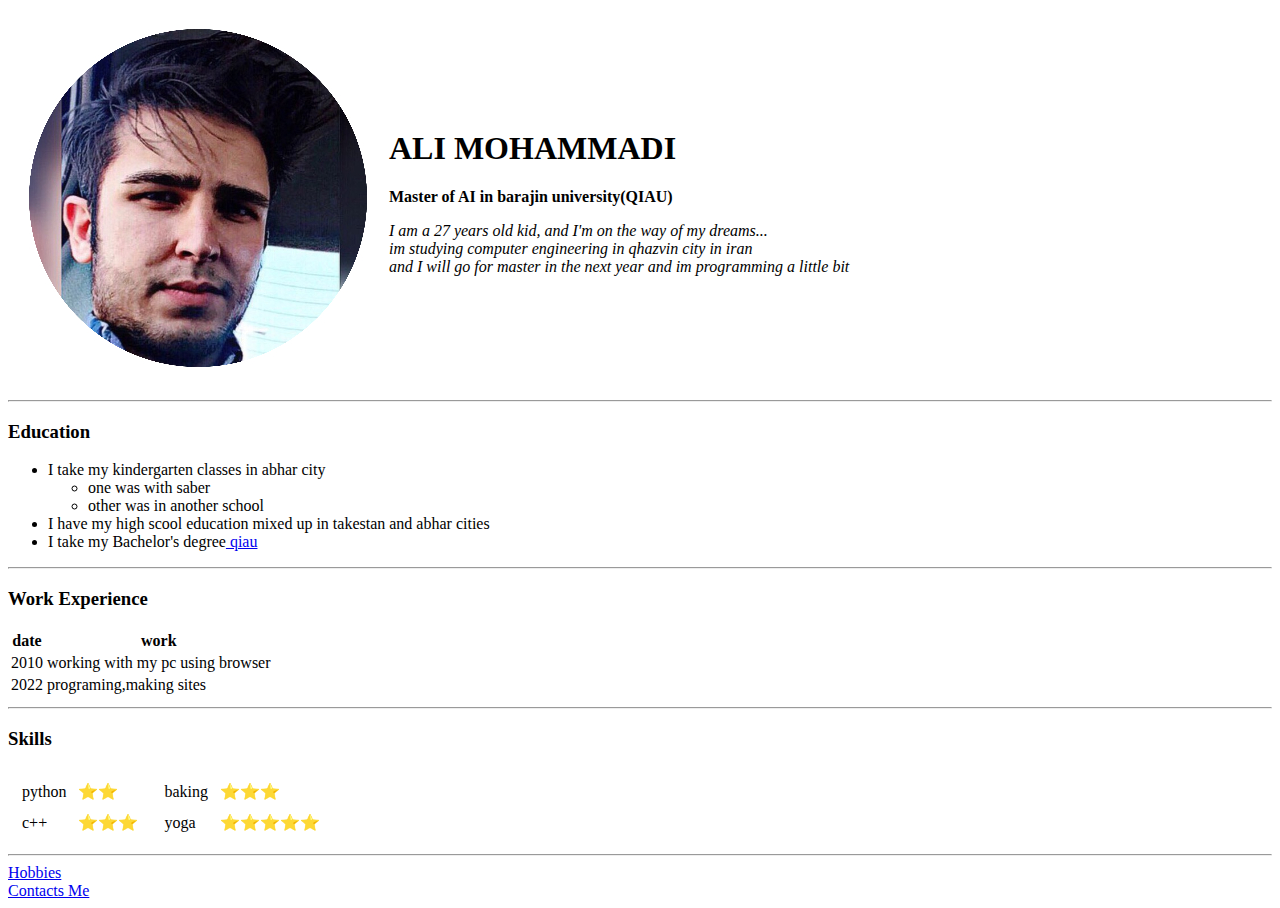
==== index.html @ 6de6cb6d "Update index.html" ====
<!doctype html>
<html lang="en">
<head>
    <meta charset="UTF-8">
    <meta name="viewport"
          content="width=device-width, user-scalable=no, initial-scale=1.0, maximum-scale=1.0, minimum-scale=1.0">
    <meta http-equiv="X-UA-Compatible" content="ie=edge">
    <title>ali mohammadi❤</title>
</head>
<body>
<!--<img src="../picc/img1.jpg" alt="this is khan picture">-->
<!--    <img src="../img1.jpg">-->
<table cellspacing="20">
    <tr>
        <td><img src="img9.jpg" alt="hello"></td>
        <td>    <h1>ALI MOHAMMADI</h1>
    <!--<p><i>he is enjoying in his journey of life</i></p>-->
    <!--<p><b>he is enjoying in his journey of life</b></p>-->
    <p><strong> Master of AI in barajin university(QIAU)</strong></p>
    <p><em>I am a 27 years old kid, and I'm on the way of my dreams...<br>im studying computer engineering in qhazvin city in iran<br>
    and I will go for master in the next year and im programming a little bit</em></p>
        </td>
    </tr>
</table>





    <!--<h6>this is a test from ali </h6>-->
    <!--<h2>this is a test from ali </h2>-->
    <!--<h3>this is a test from ali </h3>-->
    <!--<h4>this is a test from ali </h4>-->
    <!--<hr>this is a horizontal rule <hr>-->
    <hr>
    <h3>Education</h3>
<!--    <p><strong>•</strong>  I take my kindergarten classes in abhar city <br><strong>•</strong>  I have my high scool education-->
<!--    mixed up in takestan and abhar cities <br><strong>•</strong>  I take my Bachelor's degree qiau </p>-->
    <ul>
        <li>I take my kindergarten classes in abhar city
            <ul>
                <li>one was with saber</li>
                <li>other was in another school</li>
            </ul>
        </li>
        <li>I have my high scool education mixed up in takestan and abhar cities</li>
        <li>I take my Bachelor's degree<a href="https://qazvin.iau.ir/fa"> qiau </a></li>

    </ul>
<!--    <ol>-->
<!--        <li>I take my kindergarten classes in abhar city-->
<!--            <ul>-->
<!--                <li>one was with saber</li>-->
<!--                <li>other was in another school</li>-->
<!--            </ul>-->
<!--        </li>-->
<!--        <li>I have my high scool education mixed up in takestan and abhar cities</li>-->
<!--        <li>I take my Bachelor's degree qiau</li>-->

<!--    </ol>-->
<!--<table border="1" >-->
<!--    <tr>-->
<!--       <td>2010</td>-->
<!--        <td>working with my pc using browser</td>-->
<!--    </tr>-->
<!--        <td>2022</td>-->
<!--        <td>programing,making sites</td>-->
<!--    <tr>-->


<!--    </tr>-->
<!--</table>-->
<hr>
<h3>Work Experience</h3>
<table>
    <thead>
    <th>date</th>
    <th>work</th>
    </thead>
    <tr>
       <td>2010</td>
        <td>working with my pc using browser</td>
    </tr>
        <td>2022</td>
        <td>programing,making sites</td>
    <tr>


    </tr>
</table>
<hr>
<h3>Skills</h3>
<table >

    <tr>
        <td>
            <table cellspacing="10">
                <tr>
                    <td>
                        python
                    </td>
                    <td>
                        ⭐⭐
                    </td>
                </tr>
                <tr>
                    <td>
                         c++
                    </td>
                    <td>
                        ⭐⭐⭐
                    </td>
                </tr>
            </table>


        </td>

        <td>
             <table cellspacing="10">
                <tr>
                    <td>
                        baking
                    </td>
                    <td>
                        ⭐⭐⭐
                    </td>
                </tr>
                 <tr>
                    <td>
                        yoga
                    </td>
                    <td>
                        ⭐⭐⭐⭐⭐
                    </td>
                </tr>
            </table>


        </td>


    </tr>

</table>
<hr>



<a href="hobbies.html">Hobbies</a>
<br>
<a href="contact.html">Contacts Me</a>
</body>

</html>
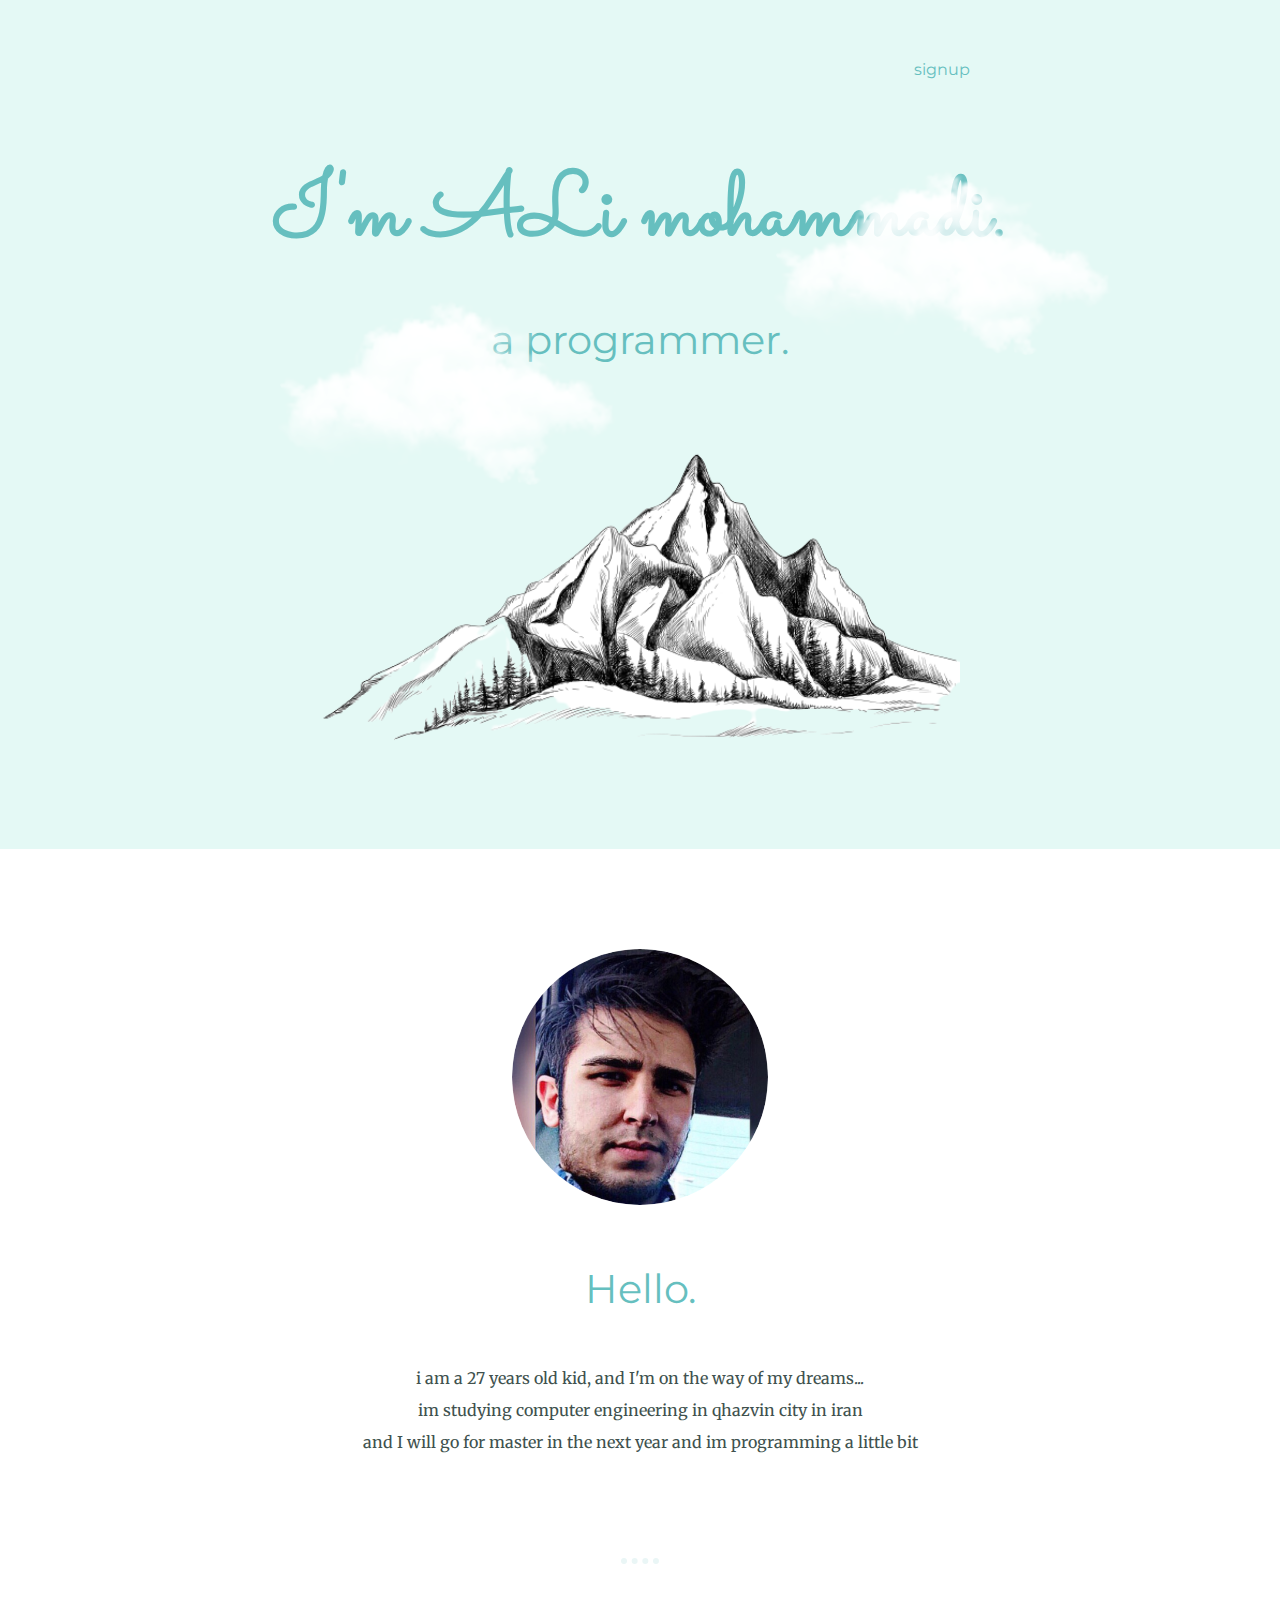
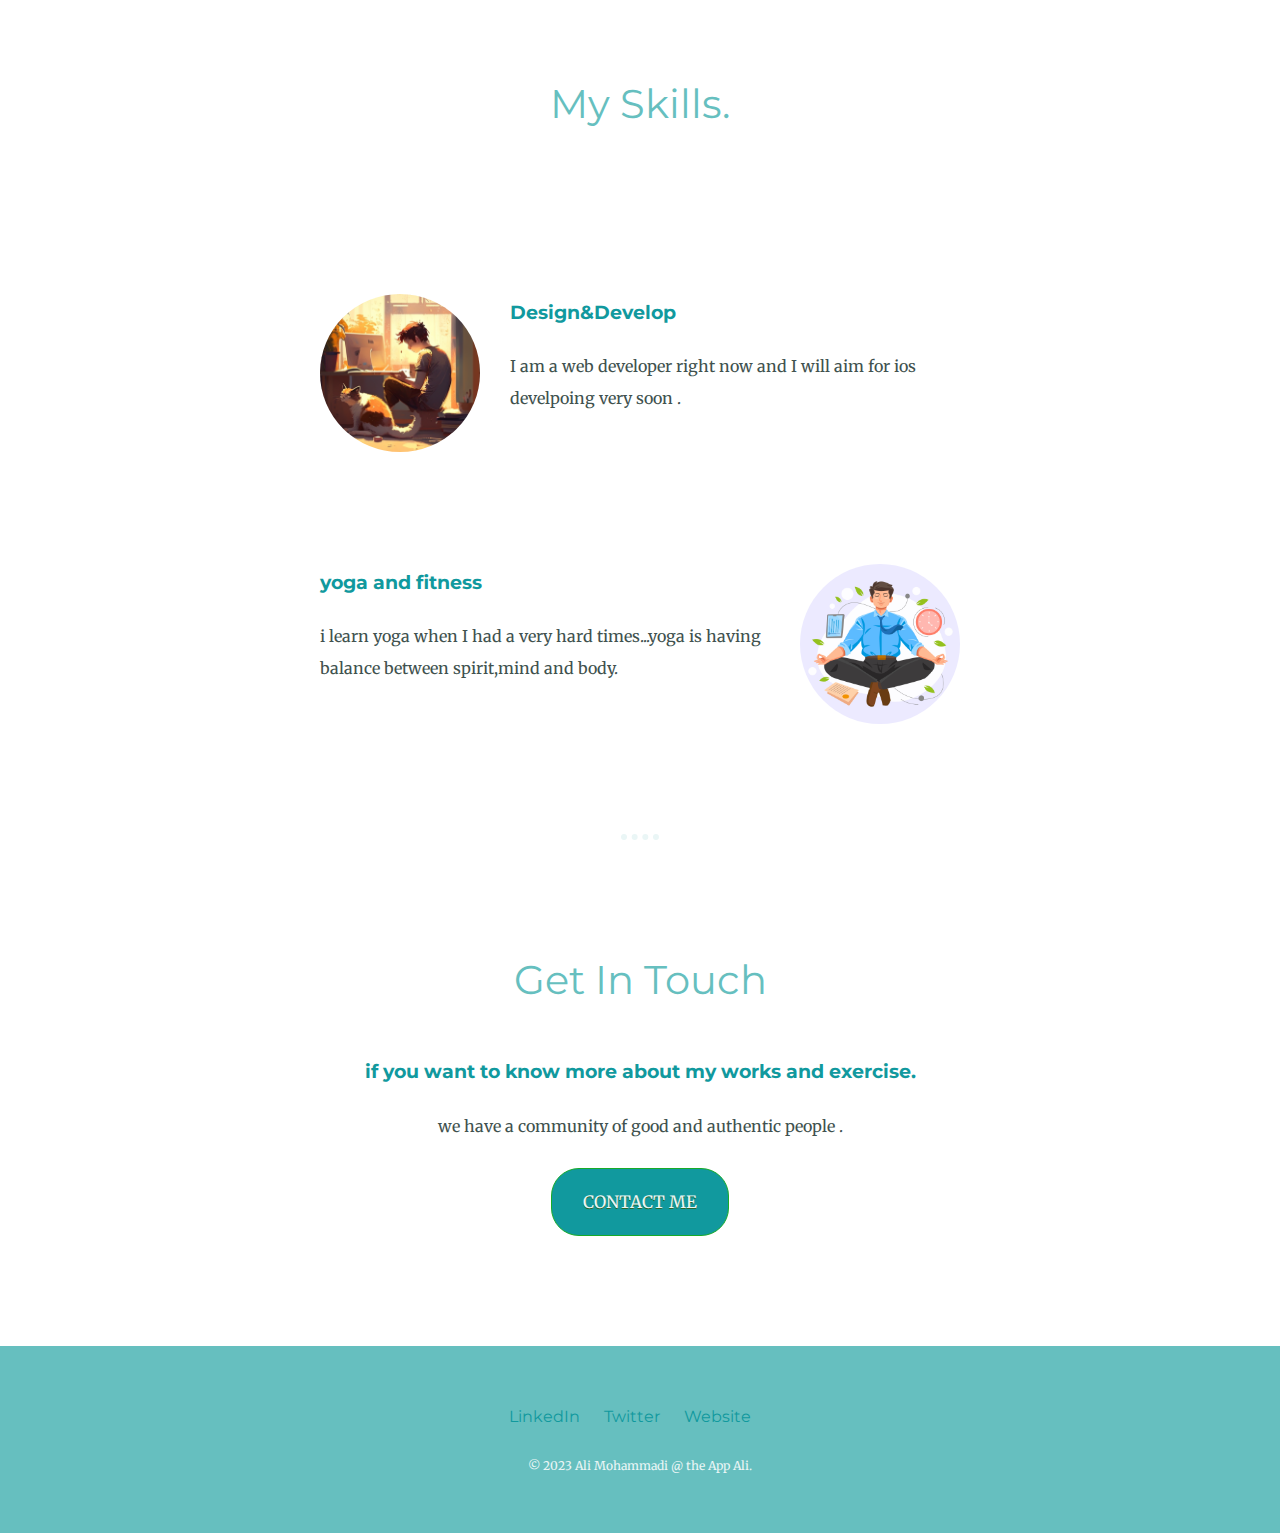
==== commit f259f3a7: "Add files via upload" ====
--- a/index.html
+++ b/index.html
@@ -4,152 +4,65 @@
     <meta charset="UTF-8">
     <meta name="viewport"
           content="width=device-width, user-scalable=no, initial-scale=1.0, maximum-scale=1.0, minimum-scale=1.0">
-    <meta http-equiv="X-UA-Compatible" content="ie=edge">
-    <title>ali mohammadi❤</title>
+    <link rel="stylesheet" href="css/styles.css">
+    <link rel="icon" href="favicon2.ico">
+<link rel="preconnect" href="https://fonts.gstatic.com" crossorigin>
+<link href="https://fonts.googleapis.com/css2?family=Merriweather&family=Montserrat&family=Mrs+Saint+Delafield&family=Sacramento&family=Yellowtail&family=Zeyada&display=swap" rel="stylesheet">
+    <title>Ali Mohammadi</title>
 </head>
 <body>
-<!--<img src="../picc/img1.jpg" alt="this is khan picture">-->
-<!--    <img src="../img1.jpg">-->
-<table cellspacing="20">
-    <tr>
-        <td><img src="img9.jpg" alt="hello"></td>
-        <td>    <h1>ALI MOHAMMADI</h1>
-    <!--<p><i>he is enjoying in his journey of life</i></p>-->
-    <!--<p><b>he is enjoying in his journey of life</b></p>-->
-    <p><strong> Master of AI in barajin university(QIAU)</strong></p>
-    <p><em>I am a 27 years old kid, and I'm on the way of my dreams...<br>im studying computer engineering in qhazvin city in iran<br>
-    and I will go for master in the next year and im programming a little bit</em></p>
-        </td>
-    </tr>
-</table>
+
+<div class="top_container">
+    <a class="join" href="join.html">signup</a>
+    <img class="top_cloud"  src="pic/cloud2.png" alt="cloud picture">
+    <h1>I'm ALi mohammadi.</h1>
+    <h2>a programmer.</h2>
+    <img class="bottom_cloud"  src="pic/cloud2.png" alt="cloud picture">
+    <img class="mountain"  src="pic/mountain2.png" alt="mountain picture">
+
+</div>
 
 
+<div class="middle-container">
+  <div class="profile">
+    <img class="pp" src="pic/img9.png" alt="hi">
+<!--    <img calss="pp" src="pic/pic5.png" alt="">-->
+    <h2>Hello.</h2>
+    <p class="hello_paragraph">i am a 27 years old kid, and I'm on the way of my dreams...<br>im studying computer engineering in qhazvin city in iran<br>
+    and I will go for master in the next year and im programming a little bit</p>
+  </div>
+  <hr>
+  <div class="skills">
+    <h2>My Skills.</h2>
+    <div class="skill-row">
+      <img class="programing_pic" src="/pic/img5.png" alt="">
+      <h3>Design&Develop</h3>
+      <p>I am a web developer right now and I will aim for ios develpoing very soon .</p>
+    </div>
+    <div class="skill-row">
+      <img class="yoga_pic" src="pic/yoga_pic.jpg" alt="">
+      <h3>yoga and fitness</h3>
+      <p class="yoga_paragraph"> i learn yoga when I had a very hard times...yoga is having balance between spirit,mind and body.</p>
+    </div>
+  </div>
+  <hr>
+  <div class="contact-me">
+    <h2>Get In Touch</h2>
+    <h3>if you want to know more about my works and exercise.</h3>
+    <p>we have a community of good and authentic people .</p>
+    <a class="btn" href="mailto:a.mohammadi0598@gmail.com">CONTACT ME</a>
+  </div>
+</div>
 
 
-
-    <!--<h6>this is a test from ali </h6>-->
-    <!--<h2>this is a test from ali </h2>-->
-    <!--<h3>this is a test from ali </h3>-->
-    <!--<h4>this is a test from ali </h4>-->
-    <!--<hr>this is a horizontal rule <hr>-->
-    <hr>
-    <h3>Education</h3>
-<!--    <p><strong>•</strong>  I take my kindergarten classes in abhar city <br><strong>•</strong>  I have my high scool education-->
-<!--    mixed up in takestan and abhar cities <br><strong>•</strong>  I take my Bachelor's degree qiau </p>-->
-    <ul>
-        <li>I take my kindergarten classes in abhar city
-            <ul>
-                <li>one was with saber</li>
-                <li>other was in another school</li>
-            </ul>
-        </li>
-        <li>I have my high scool education mixed up in takestan and abhar cities</li>
-        <li>I take my Bachelor's degree<a href="https://qazvin.iau.ir/fa"> qiau </a></li>
-
-    </ul>
-<!--    <ol>-->
-<!--        <li>I take my kindergarten classes in abhar city-->
-<!--            <ul>-->
-<!--                <li>one was with saber</li>-->
-<!--                <li>other was in another school</li>-->
-<!--            </ul>-->
-<!--        </li>-->
-<!--        <li>I have my high scool education mixed up in takestan and abhar cities</li>-->
-<!--        <li>I take my Bachelor's degree qiau</li>-->
-
-<!--    </ol>-->
-<!--<table border="1" >-->
-<!--    <tr>-->
-<!--       <td>2010</td>-->
-<!--        <td>working with my pc using browser</td>-->
-<!--    </tr>-->
-<!--        <td>2022</td>-->
-<!--        <td>programing,making sites</td>-->
-<!--    <tr>-->
+<div class="bottom-container">
+    <br>
+  <a class="footer-link" href="https://www.linkedin.com/">LinkedIn</a>
+  <a class="footer-link" href="https://twitter.com/">Twitter</a>
+  <a class="footer-link" href="https://www.appbrewery.co/">Website</a>
+  <p class="last_paragraph">© 2023 Ali Mohammadi @ the App Ali.</p>
+</div>
 
 
-<!--    </tr>-->
-<!--</table>-->
-<hr>
-<h3>Work Experience</h3>
-<table>
-    <thead>
-    <th>date</th>
-    <th>work</th>
-    </thead>
-    <tr>
-       <td>2010</td>
-        <td>working with my pc using browser</td>
-    </tr>
-        <td>2022</td>
-        <td>programing,making sites</td>
-    <tr>
-
-
-    </tr>
-</table>
-<hr>
-<h3>Skills</h3>
-<table >
-
-    <tr>
-        <td>
-            <table cellspacing="10">
-                <tr>
-                    <td>
-                        python
-                    </td>
-                    <td>
-                        ⭐⭐
-                    </td>
-                </tr>
-                <tr>
-                    <td>
-                         c++
-                    </td>
-                    <td>
-                        ⭐⭐⭐
-                    </td>
-                </tr>
-            </table>
-
-
-        </td>
-
-        <td>
-             <table cellspacing="10">
-                <tr>
-                    <td>
-                        baking
-                    </td>
-                    <td>
-                        ⭐⭐⭐
-                    </td>
-                </tr>
-                 <tr>
-                    <td>
-                        yoga
-                    </td>
-                    <td>
-                        ⭐⭐⭐⭐⭐
-                    </td>
-                </tr>
-            </table>
-
-
-        </td>
-
-
-    </tr>
-
-</table>
-<hr>
-
-
-
-<a href="hobbies.html">Hobbies</a>
-<br>
-<a href="contact.html">Contacts Me</a>
 </body>
-
-</html>
+</html>--- a/css/styles.css
+++ b/css/styles.css
@@ -0,0 +1,196 @@
+h1{
+    margin :50px auto 0px auto;
+    font-family: 'Sacramento', cursive;
+    font-size:5.625rem;
+    color:#66BFBF;
+
+
+
+    }
+
+h2{
+font-family: 'Montserrat', sans-serif;
+font-size:2.5rem;
+color:#66BFBF;
+font-weight:normal;
+}
+h3{
+font-family: 'Montserrat', sans-serif;
+color:#11999E;
+}
+body{
+    text-align:center;
+    margin:0px;
+    font-family: 'Merriweather', serif;
+    color:#40514E;
+
+
+  /*    margin-top:0;
+      margin-left:0;
+      margin-right:0;
+      margin:0;*/
+}
+
+
+
+.top_container{
+            background-color:#E4F9F5;
+
+            padding-top:100px;
+
+}
+
+
+
+
+
+
+.middle-container{
+padding:100px 0;
+line-height :2;
+
+}
+
+.bottom-container{
+ padding:40px;
+ background-color:#66BFBF
+
+
+}
+
+
+
+.join{
+position:absolute;
+right:300px;
+top:50px;
+
+    margin:10px;
+    text-decoration: none;
+    color:green;
+    font-family: 'Montserrat', sans-serif;
+    /*font-size:2.5rem;*/
+    color:#66BFBF;
+
+}
+.join:hover{
+       color:#11999E;
+
+}
+
+
+
+
+
+.top_cloud{
+width:30%;
+position:absolute;
+top:70px;
+right:150px;
+}
+
+.bottom_cloud{
+width:30%;
+position:absolute;
+left:250px;
+top:200px;
+
+
+}
+
+.pp{
+    width:20%;
+        border-radius: 100%;
+}
+
+.mountain{
+width:50%;
+}
+
+.yoga_pic{
+width:25%;
+border-radius: 100%;
+     float:right;
+     margin-left:30px;
+
+
+}
+
+.programing_pic{
+    width:25%;
+    border-radius: 100%;
+     float:left;
+     margin-right:30px;
+
+}
+
+.skill-row{
+          /* display:inline-block;*/
+           width:50%;
+
+           line-height:2;
+           margin:150px auto 150px auto;
+           text-align:left;
+
+
+}
+
+
+.yoga_paragraph{
+
+/*clear:right;*/
+}
+.hello_paragraph{
+color:#40514E;
+}
+
+hr{
+border-color:#EAF6F6;
+margin-top:100px;
+margin-bottom:100px;
+border-style:dotted none none;
+width:3%;
+border-width:6px;
+
+}
+
+.btn {
+    margin:10px;
+
+	background-color:#11999E ;
+	border-radius:28px;
+	border:1px solid #18ab29;
+	display:inline-block;
+	cursor:pointer;
+	color:#EAF6F6;
+	font-size:17px;
+	padding:16px 31px;
+	text-decoration:none;
+	text-shadow:0px 1px 0px #2f6627;
+}
+.btn:hover {
+	background-color:#6fe3ca;
+}
+.btn:active {
+	position:relative;
+	top:1px;
+}
+.last_paragraph{
+                margin-bottom:0;
+                color:#EAF6F6;
+                font-size:0.75rem;
+                padding:20px 0;
+
+}
+
+.footer-link{
+font-family: 'Montserrat', sans-serif;
+padding:20px 20px 20px 0;
+text-decoration:none;
+color:#11999E;
+}
+a:hover{
+color:#EAF6F6;
+}
+
+
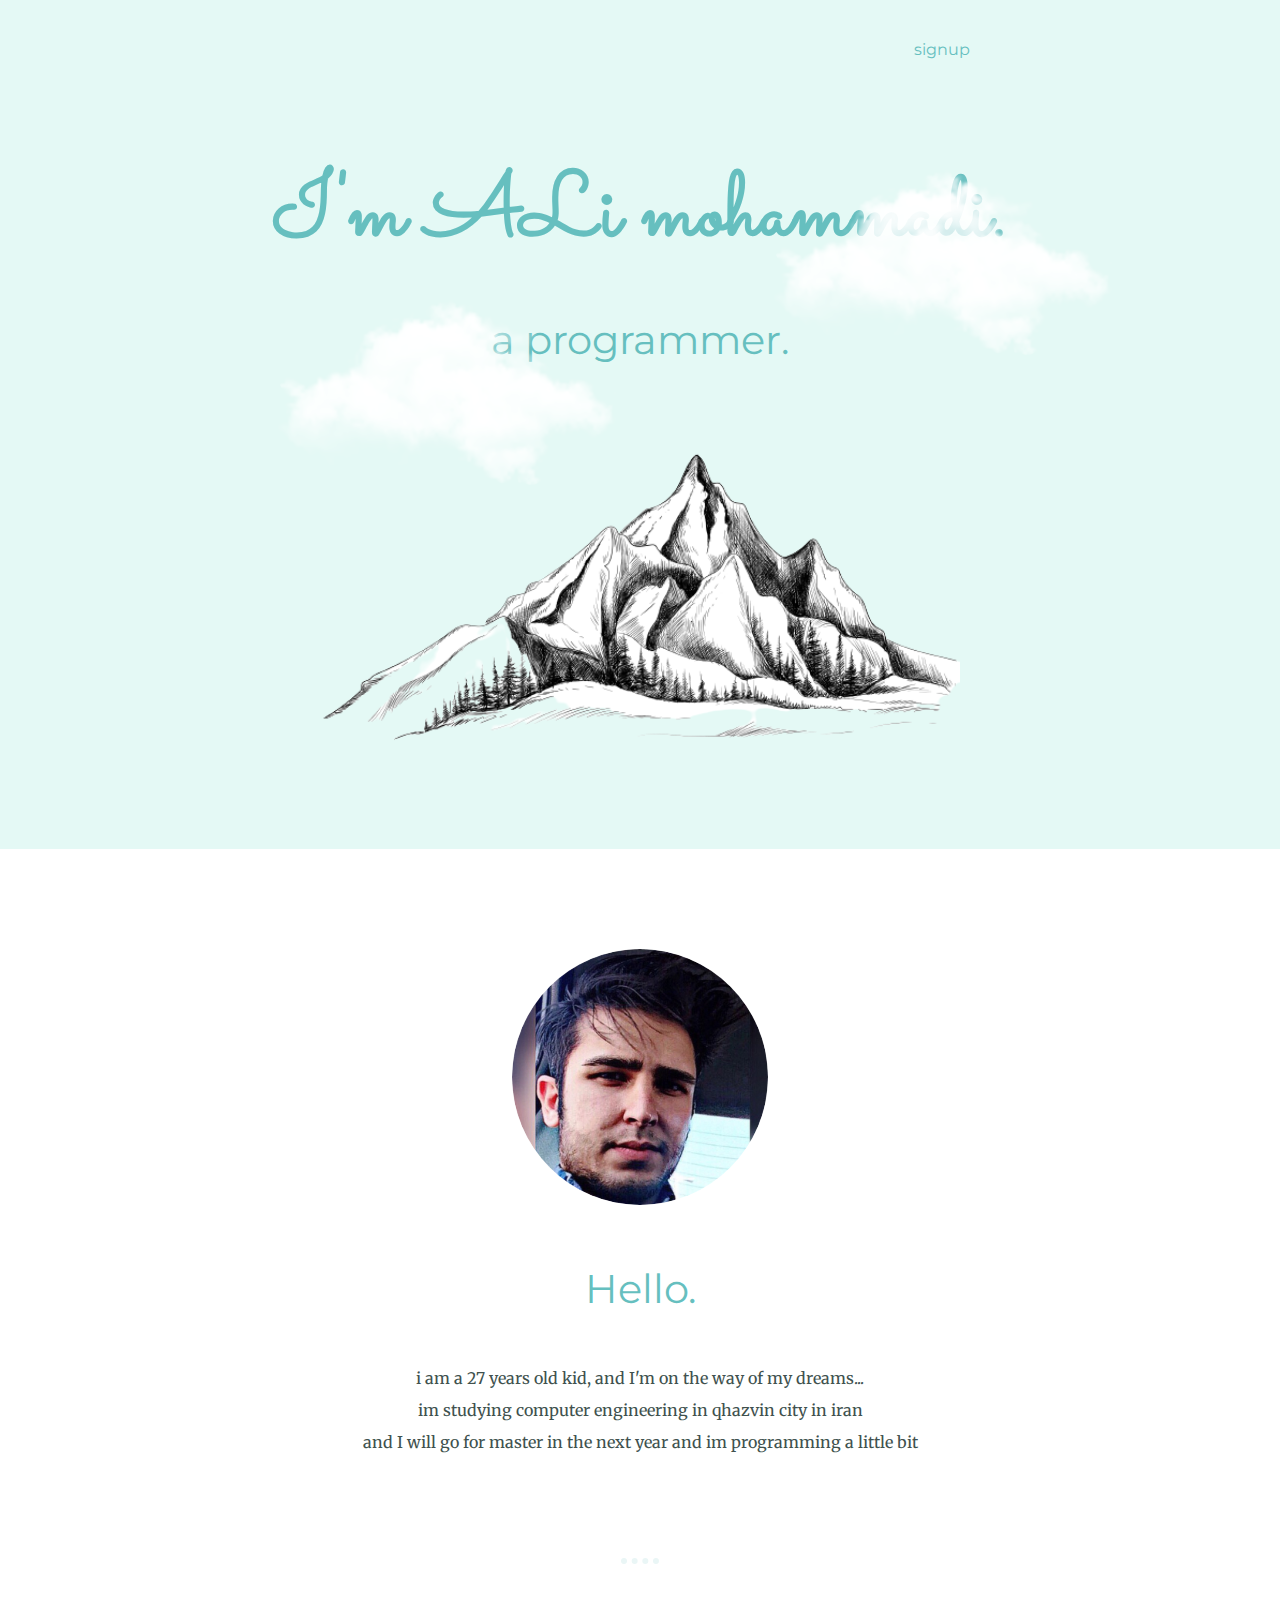
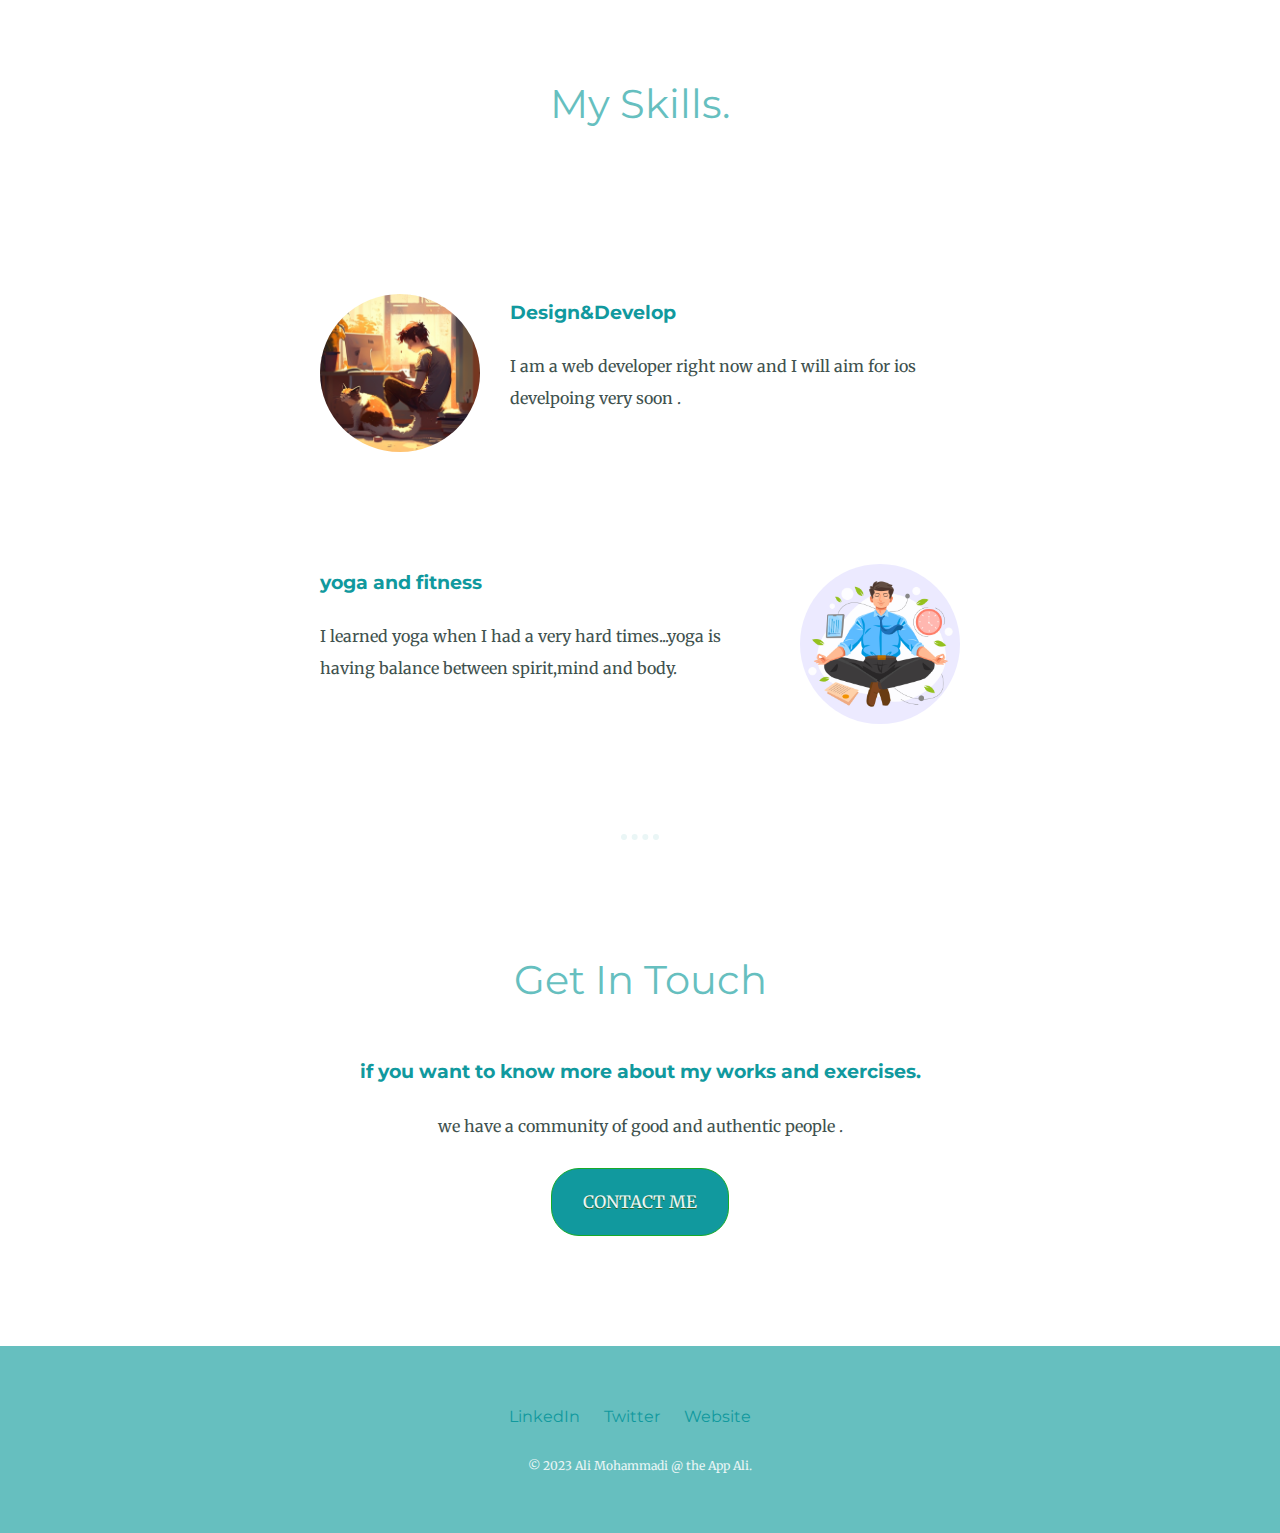
==== commit a3c41221: "some header text changes" ====
--- a/index.html
+++ b/index.html
@@ -35,20 +35,20 @@
   <div class="skills">
     <h2>My Skills.</h2>
     <div class="skill-row">
-      <img class="programing_pic" src="/pic/img5.png" alt="">
+      <img class="programing_pic" src="pic/img5.png" alt="there is copyright here i think">
       <h3>Design&Develop</h3>
       <p>I am a web developer right now and I will aim for ios develpoing very soon .</p>
     </div>
     <div class="skill-row">
       <img class="yoga_pic" src="pic/yoga_pic.jpg" alt="">
       <h3>yoga and fitness</h3>
-      <p class="yoga_paragraph"> i learn yoga when I had a very hard times...yoga is having balance between spirit,mind and body.</p>
+      <p class="yoga_paragraph"> I learned yoga when I had a very hard times...yoga is having balance between spirit,mind and body.</p>
     </div>
   </div>
   <hr>
   <div class="contact-me">
     <h2>Get In Touch</h2>
-    <h3>if you want to know more about my works and exercise.</h3>
+    <h3>if you want to know more about my works and exercises.</h3>
     <p>we have a community of good and authentic people .</p>
     <a class="btn" href="mailto:a.mohammadi0598@gmail.com">CONTACT ME</a>
   </div>
@@ -65,4 +65,4 @@
 
 
 </body>
-</html>+</html>
--- a/css/styles.css
+++ b/css/styles.css
@@ -63,7 +63,7 @@
 .join{
 position:absolute;
 right:300px;
-top:50px;
+top:30px;
 
     margin:10px;
     text-decoration: none;
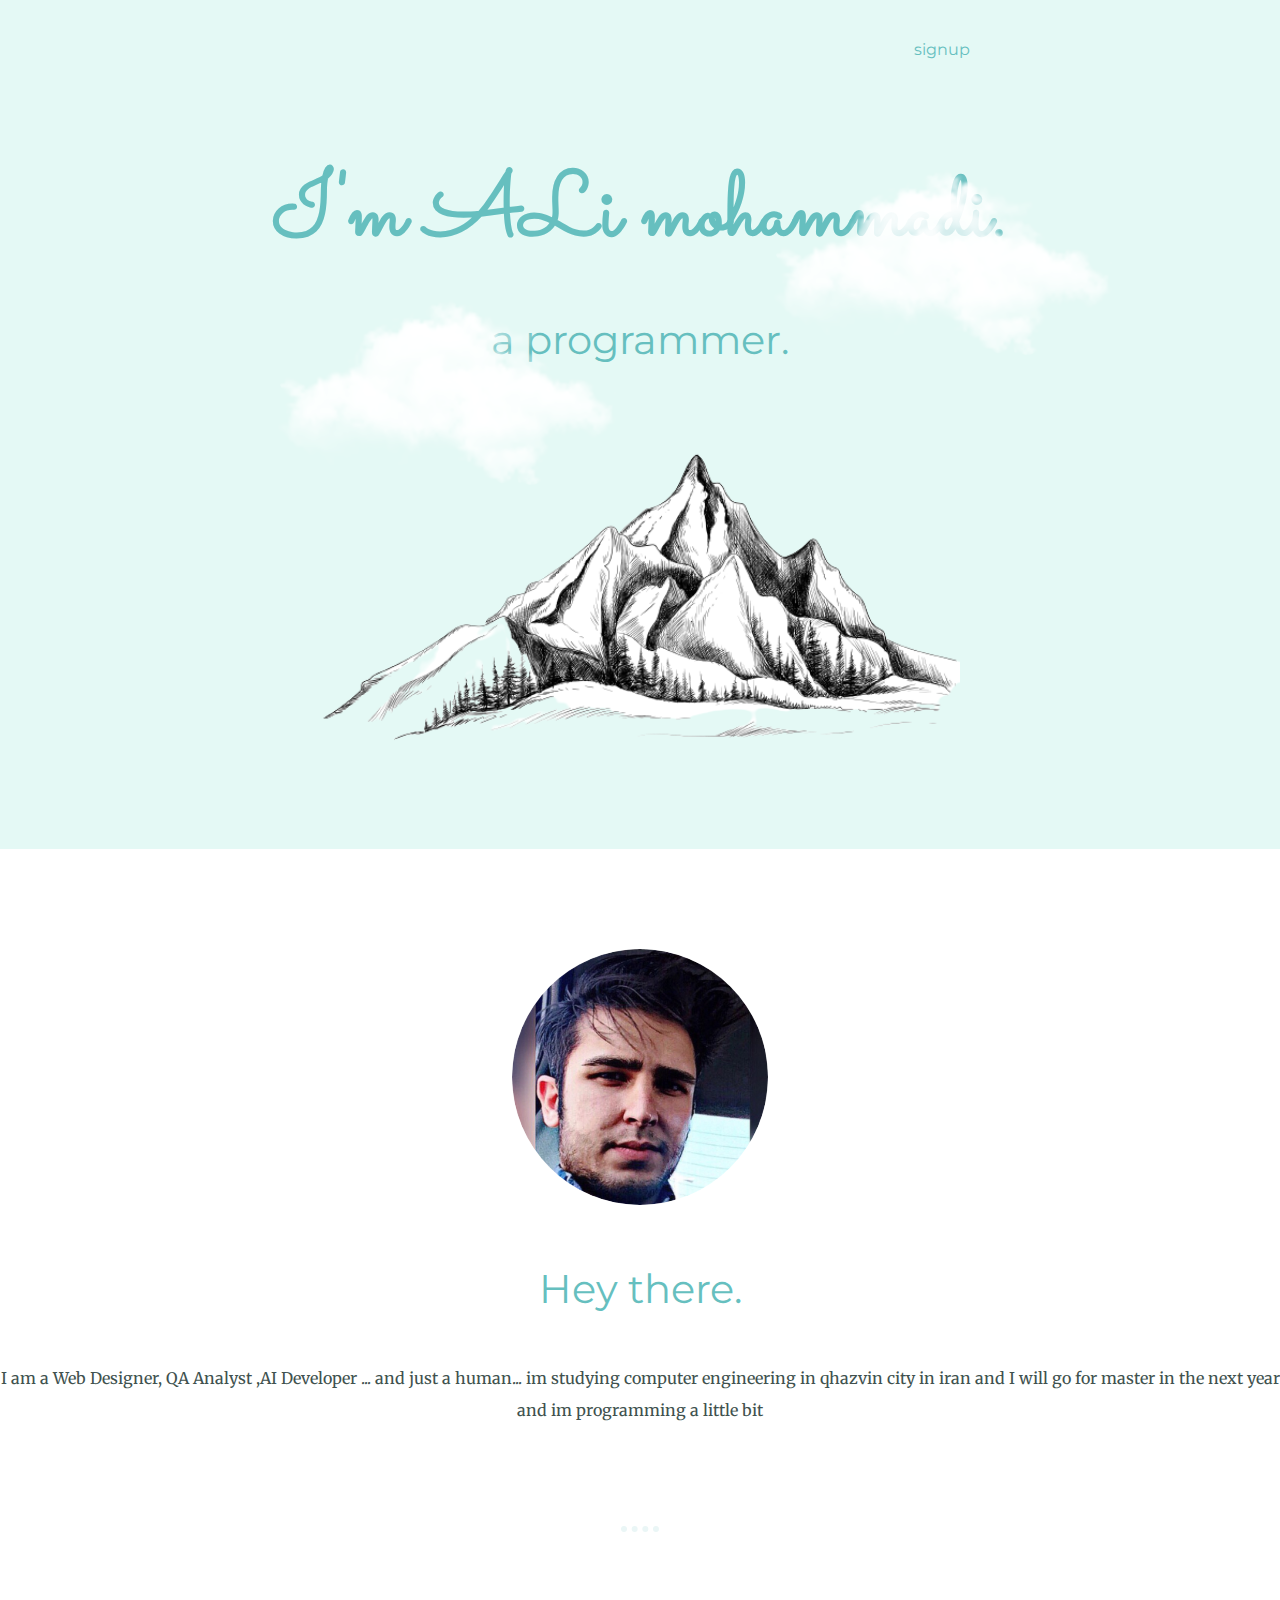
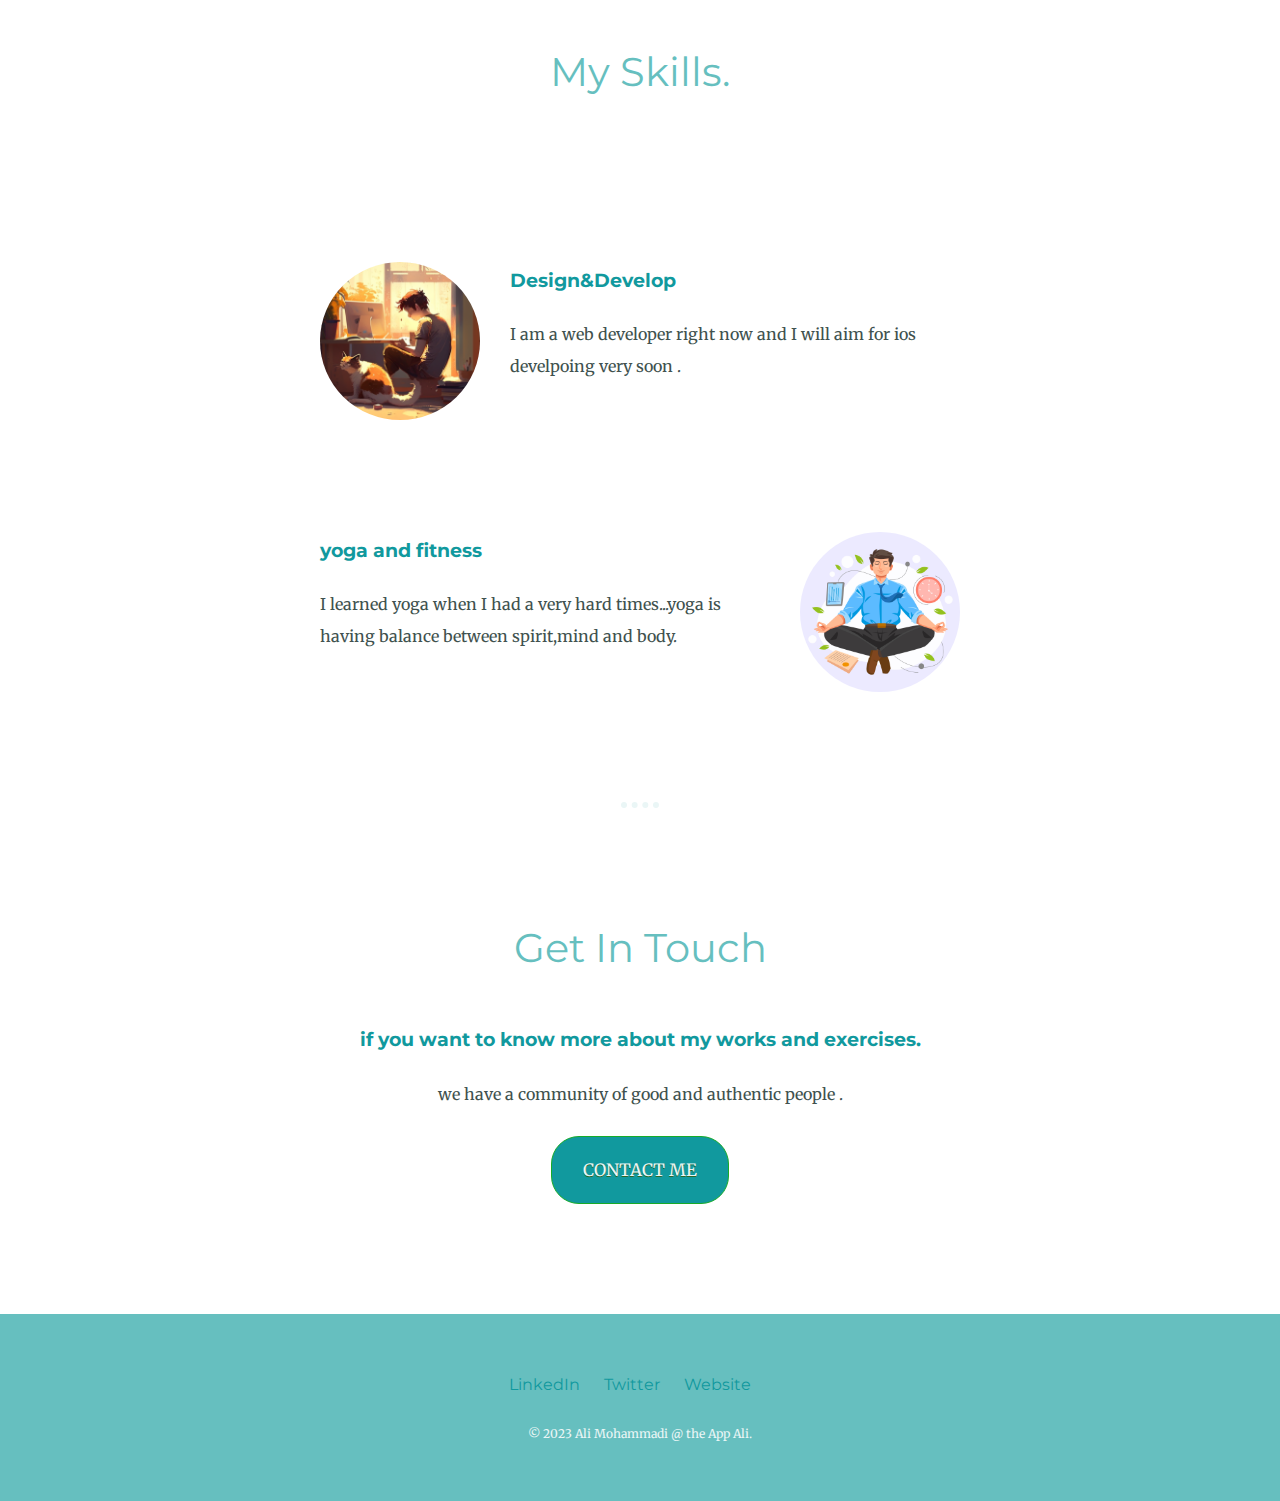
==== commit 9304a7d4: "Update index.html" ====
--- a/index.html
+++ b/index.html
@@ -27,9 +27,12 @@
   <div class="profile">
     <img class="pp" src="pic/img9.png" alt="hi">
 <!--    <img calss="pp" src="pic/pic5.png" alt="">-->
-    <h2>Hello.</h2>
-    <p class="hello_paragraph">i am a 27 years old kid, and I'm on the way of my dreams...<br>im studying computer engineering in qhazvin city in iran<br>
-    and I will go for master in the next year and im programming a little bit</p>
+    <h2>Hey there.</h2>
+    <p class="hello_paragraph">I am a Web Designer, QA Analyst ,AI Developer ... and just a human...
+im studying computer engineering in qhazvin city in iran
+and I will go for master in the next year and im programming a little bit
+
+</p>
   </div>
   <hr>
   <div class="skills">
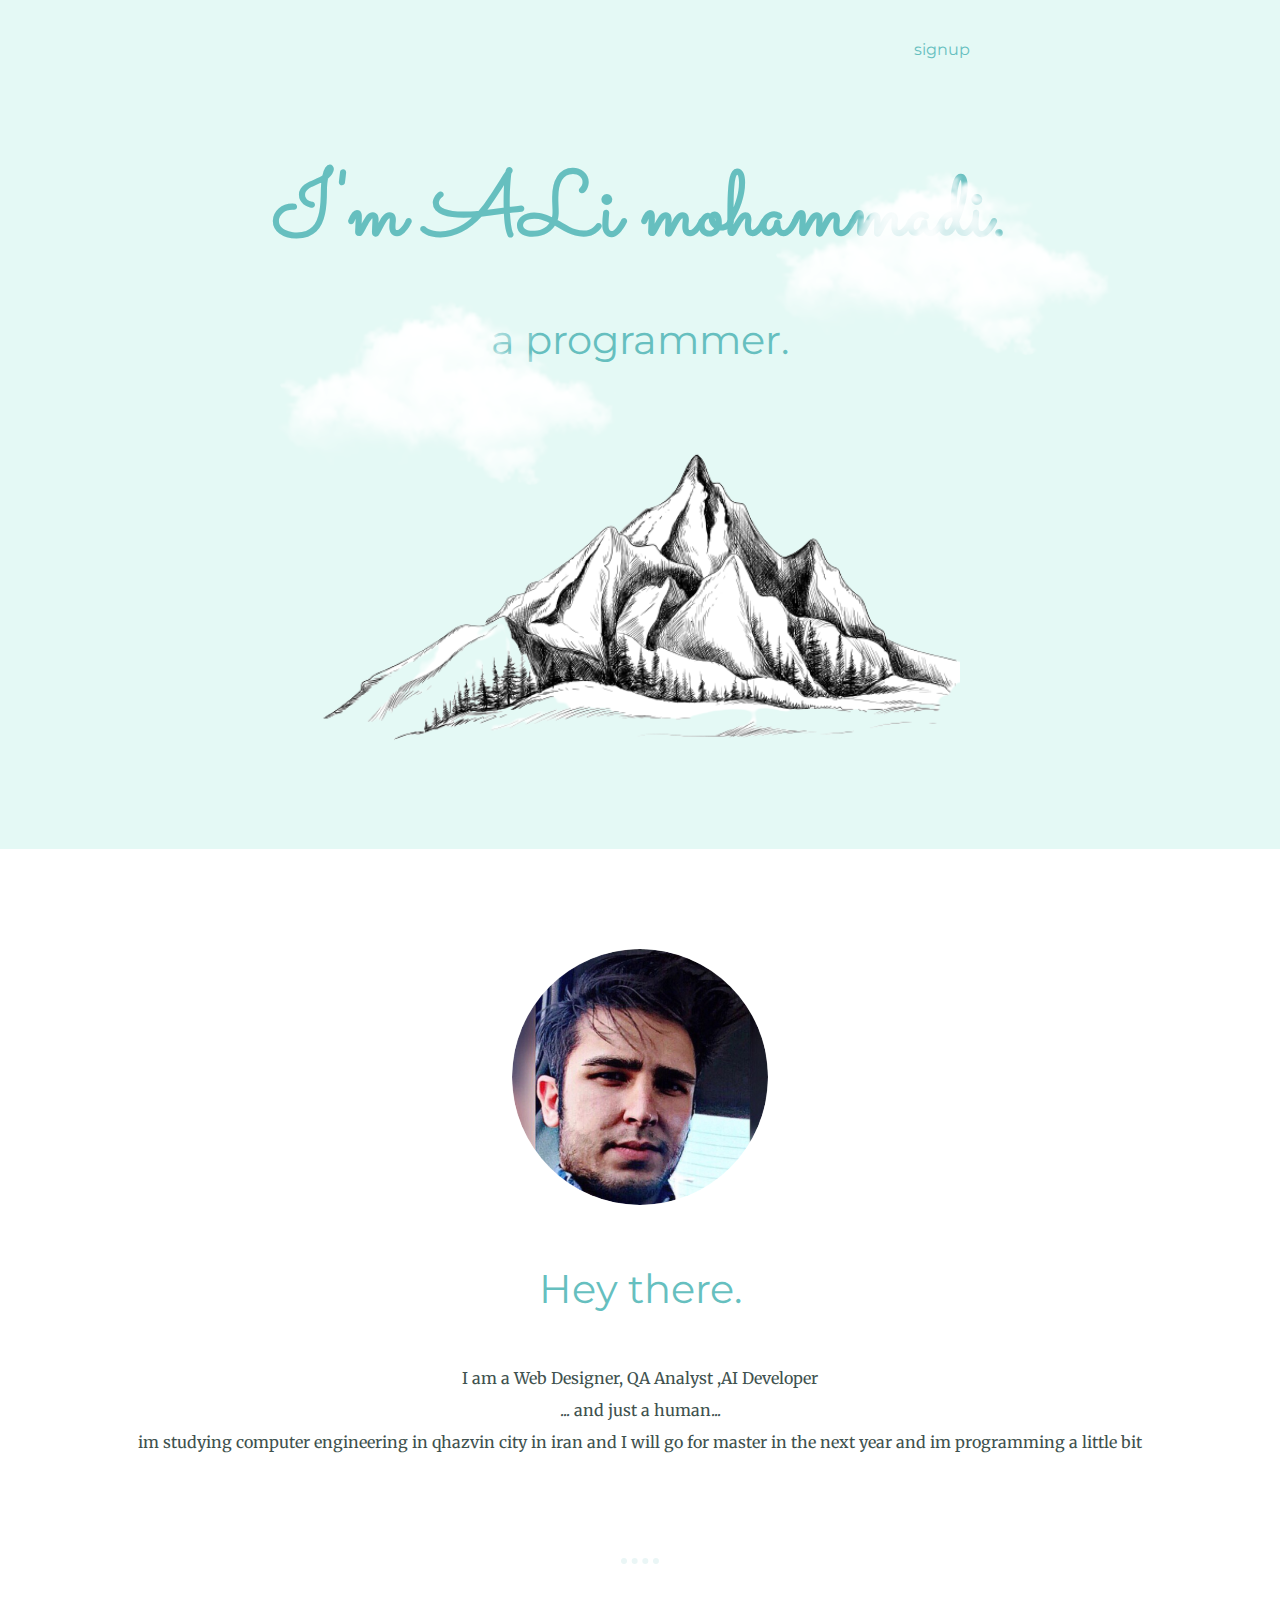
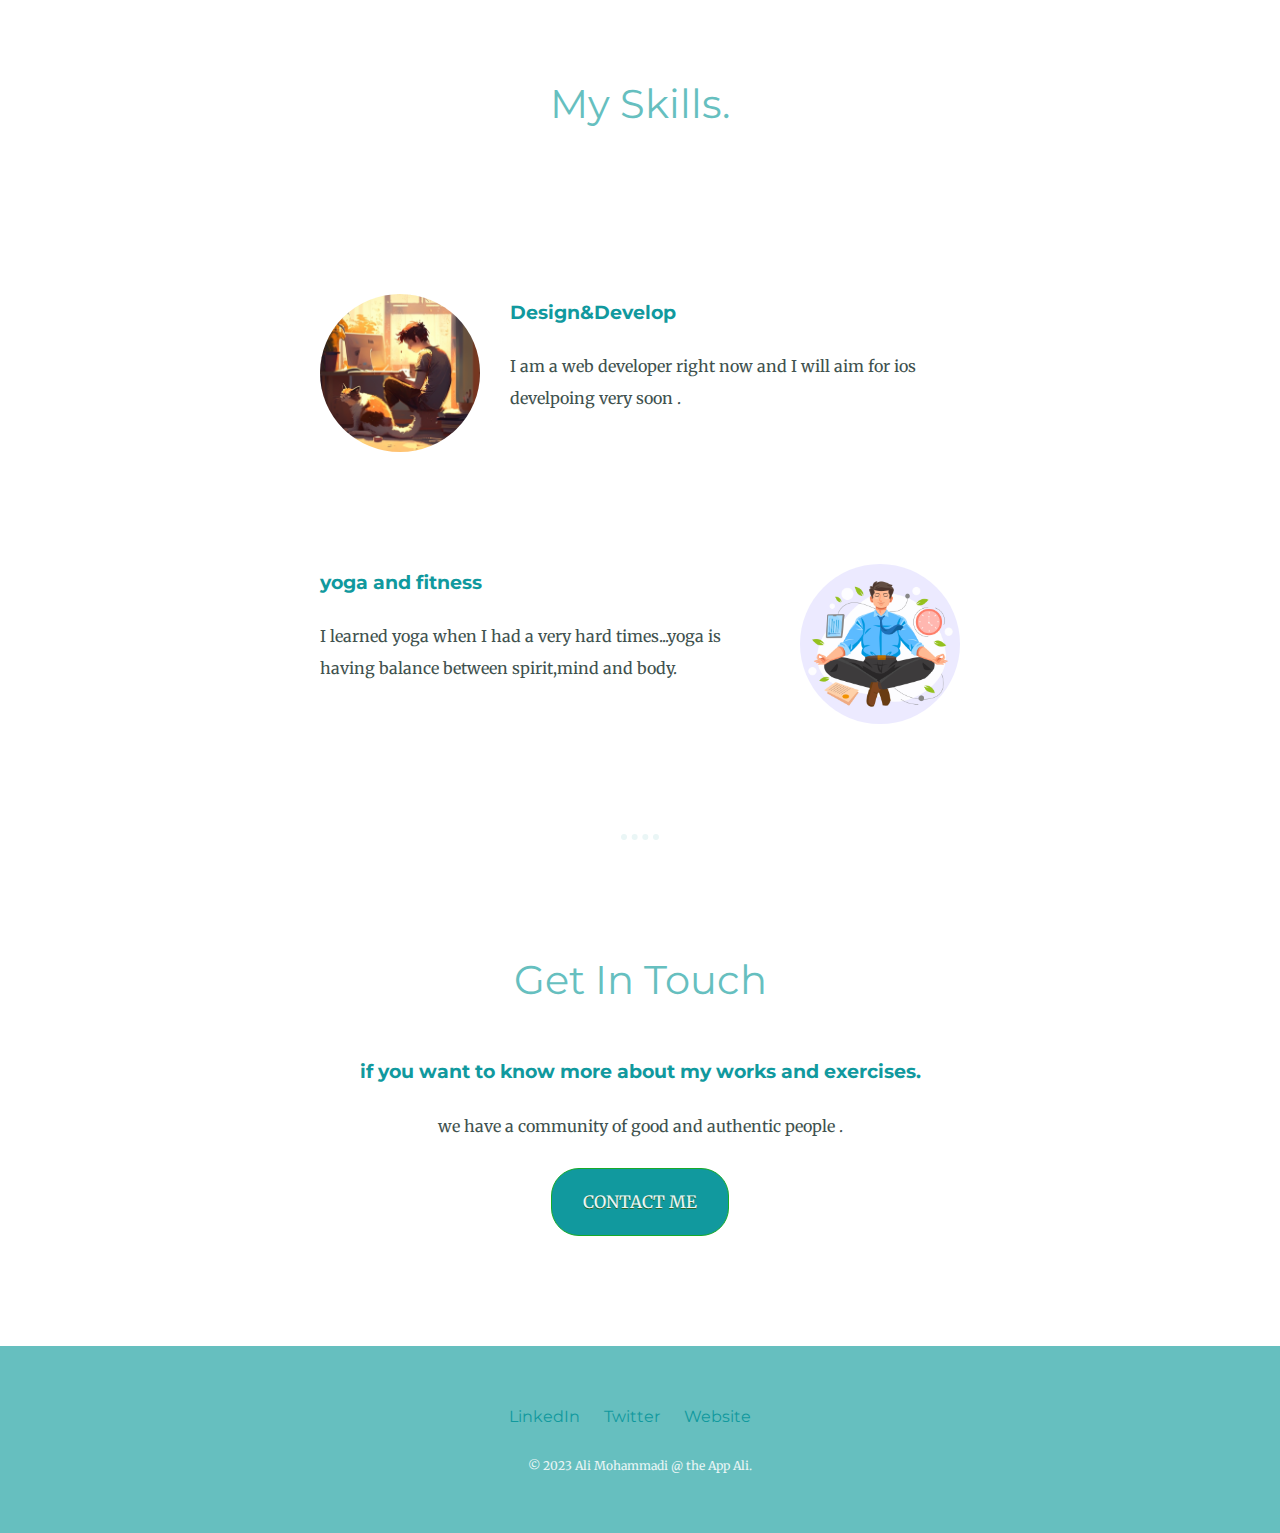
==== commit 128ddd8d: "Update index.html" ====
--- a/index.html
+++ b/index.html
@@ -28,7 +28,7 @@
     <img class="pp" src="pic/img9.png" alt="hi">
 <!--    <img calss="pp" src="pic/pic5.png" alt="">-->
     <h2>Hey there.</h2>
-    <p class="hello_paragraph">I am a Web Designer, QA Analyst ,AI Developer ... and just a human...
+    <p class="hello_paragraph">I am a Web Designer, QA Analyst ,AI Developer<br> ... and just a human...<br>
 im studying computer engineering in qhazvin city in iran
 and I will go for master in the next year and im programming a little bit
 
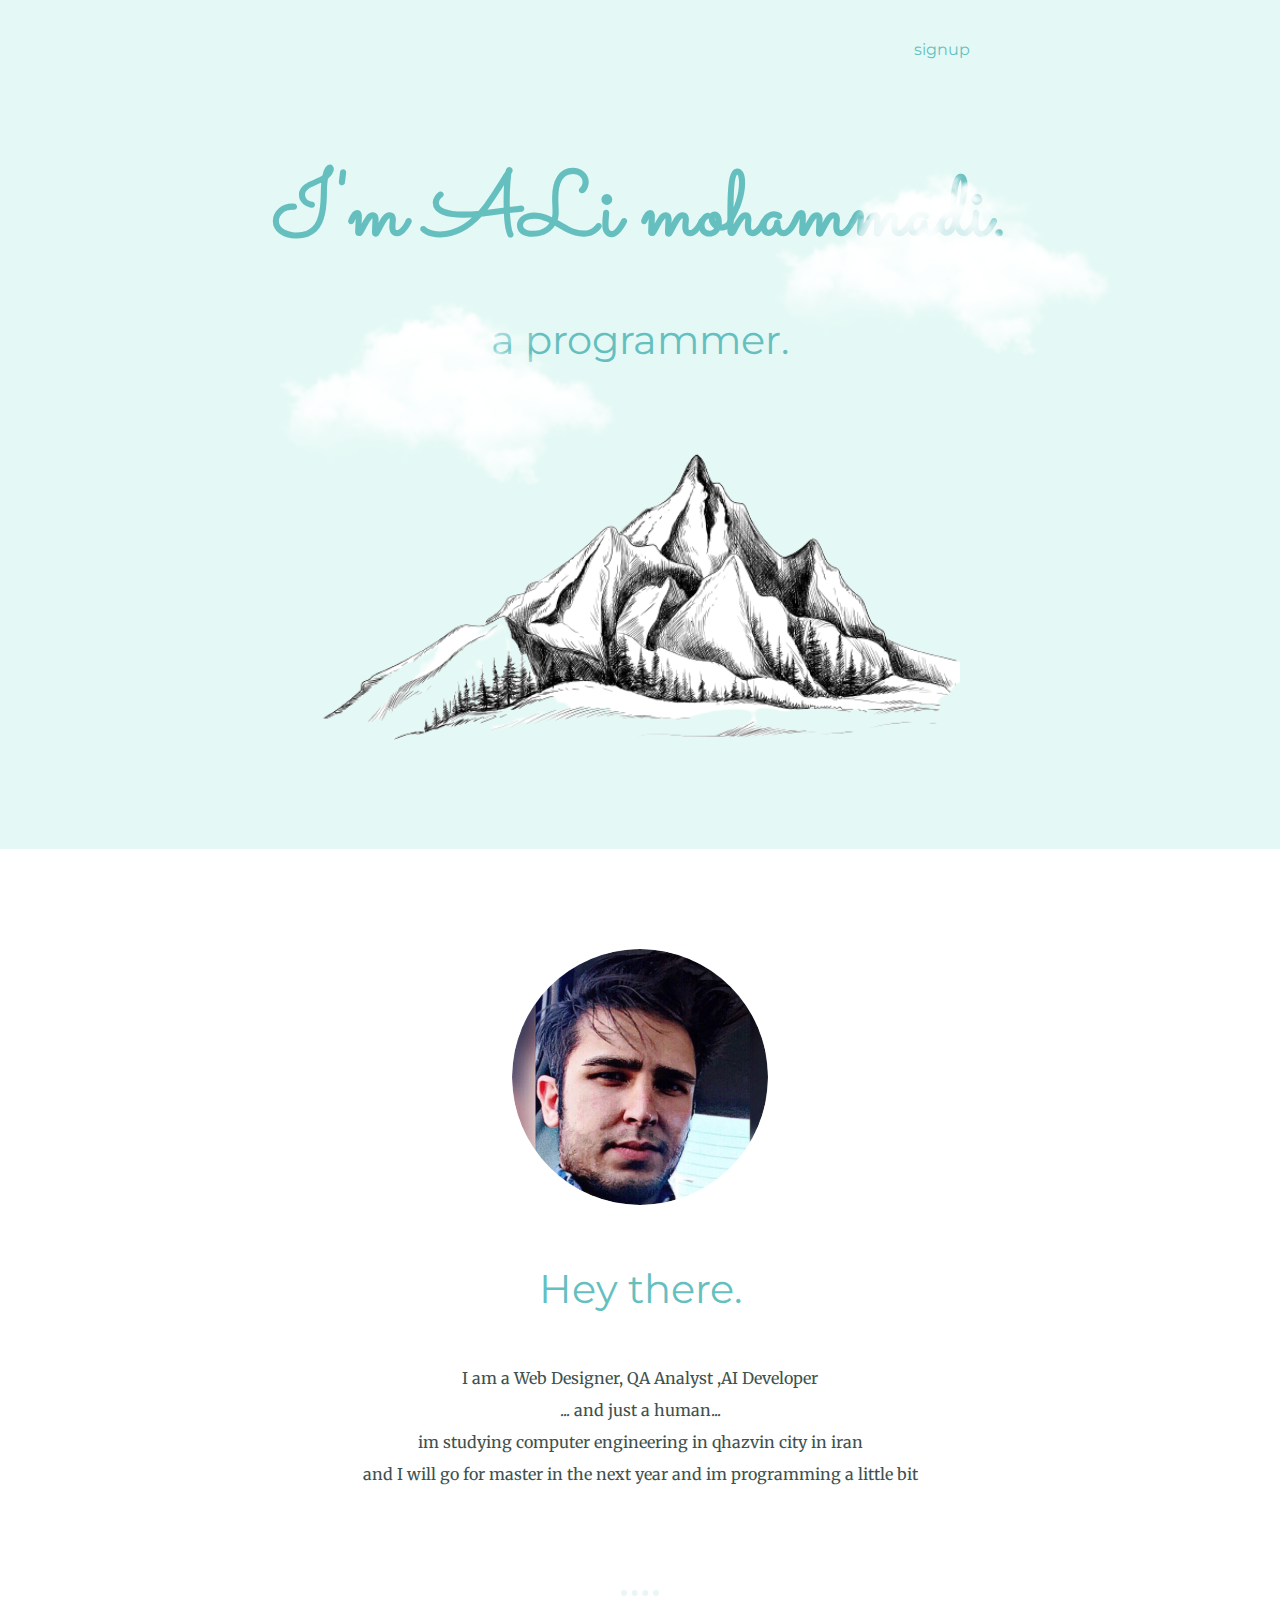
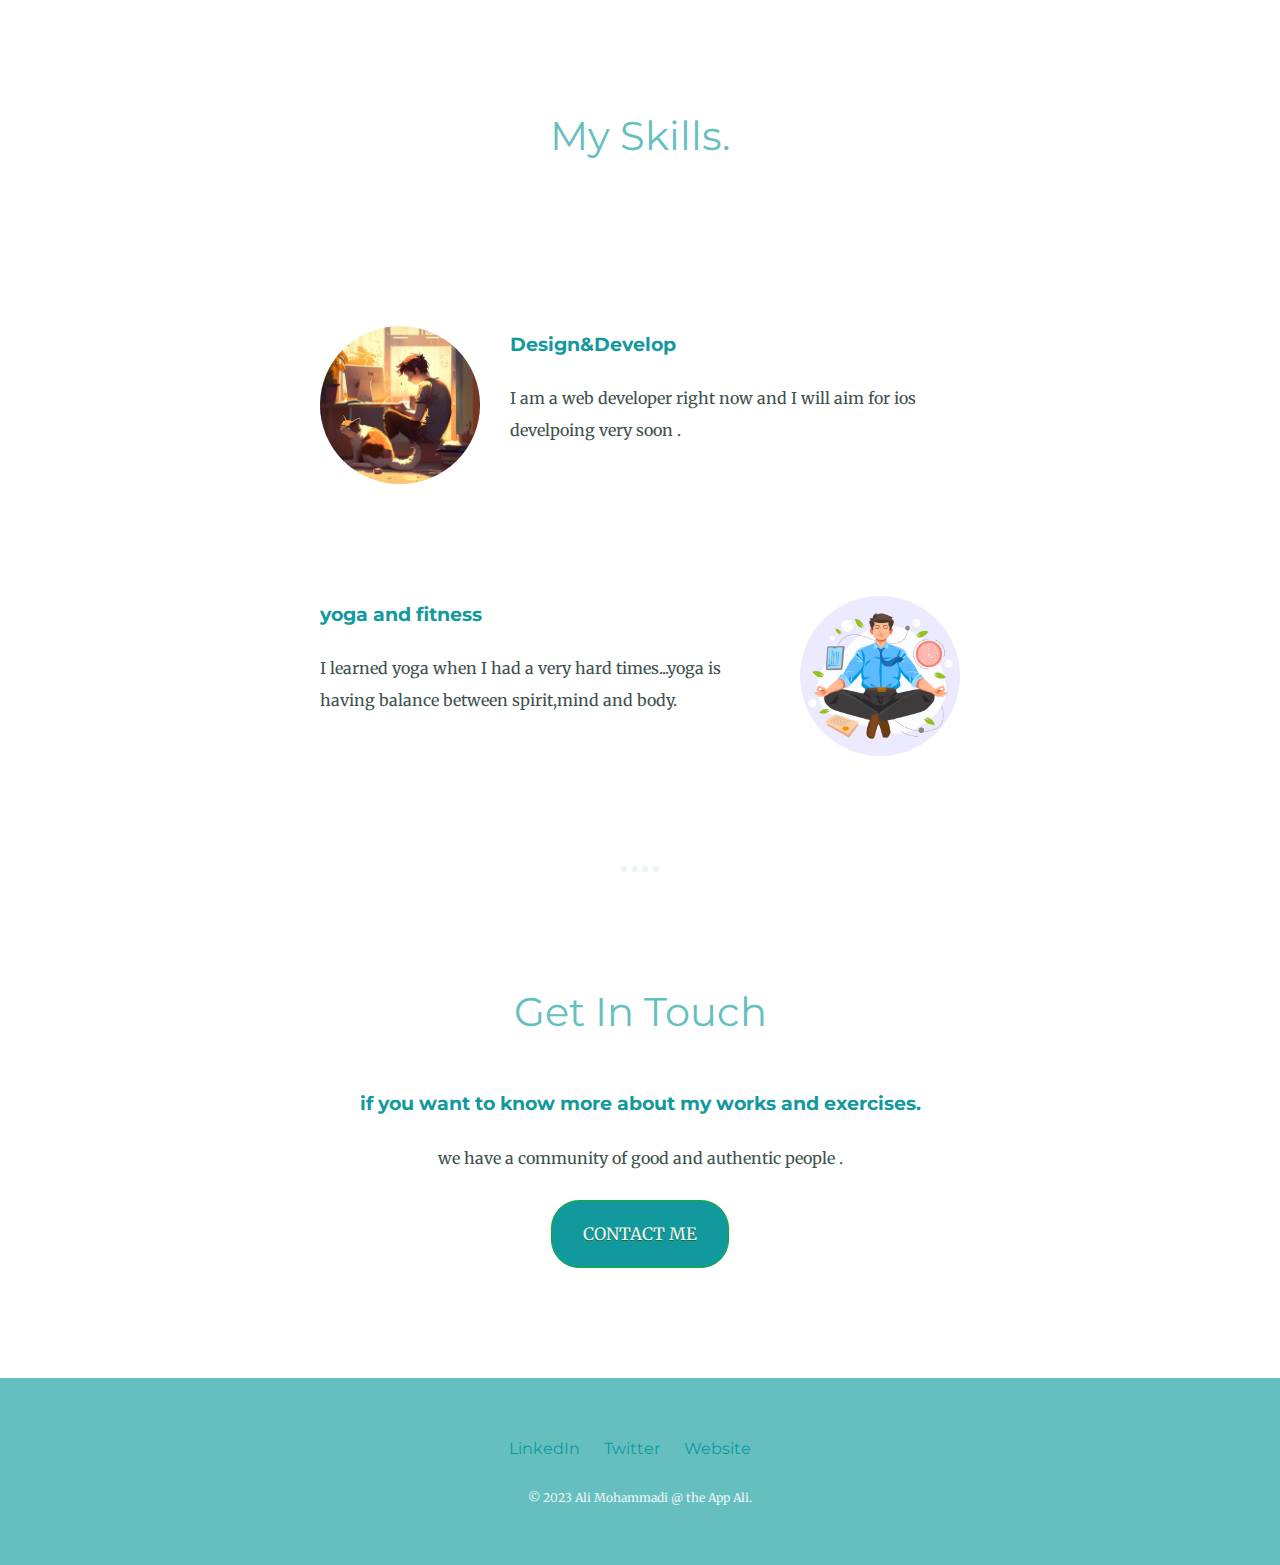
==== commit 63d9857f: "Update index.html" ====
--- a/index.html
+++ b/index.html
@@ -29,7 +29,7 @@
 <!--    <img calss="pp" src="pic/pic5.png" alt="">-->
     <h2>Hey there.</h2>
     <p class="hello_paragraph">I am a Web Designer, QA Analyst ,AI Developer<br> ... and just a human...<br>
-im studying computer engineering in qhazvin city in iran
+im studying computer engineering in qhazvin city in iran<br>
 and I will go for master in the next year and im programming a little bit
 
 </p>
